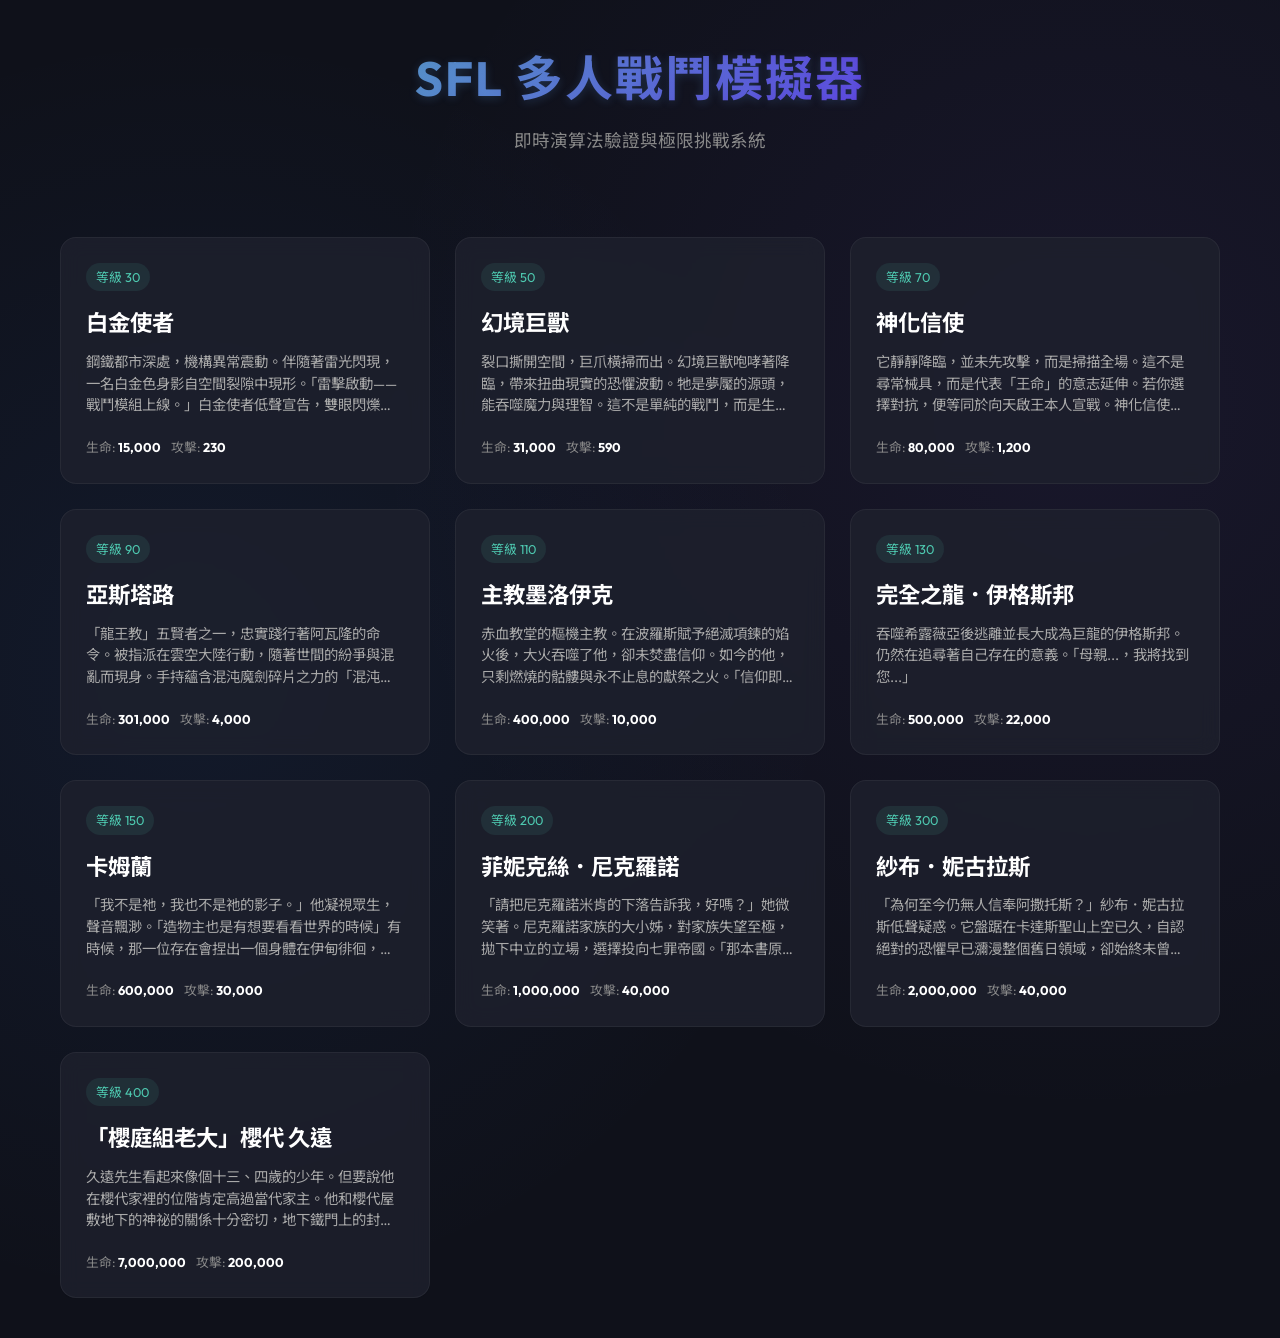
==== dungeon/index.html @ 2a9efa79 "init" ====
<!DOCTYPE html>
<html lang="zh-TW">

<head>
    <meta charset="UTF-8">
    <meta name="viewport" content="width=device-width, initial-scale=1.0">
    <title>模擬戰鬥 - SFL 多人戰鬥模擬器</title>
    <meta name="description" content="SFL 多人關卡模擬戰鬥系統">
    <link rel="preconnect" href="https://fonts.googleapis.com">
    <link rel="preconnect" href="https://fonts.gstatic.com" crossorigin>
    <link
        href="https://fonts.googleapis.com/css2?family=Outfit:wght@300;400;600;700&family=Noto+Sans+TC:wght@300;400;500;700&display=swap"
        rel="stylesheet">
    <link rel="stylesheet" href="../style.css">
    <style>
        :root {
            --primary-glow: rgba(78, 201, 176, 0.3);
            --accent-color: #4ec9b0;
            --bg-dark: #0f111a;
            --card-bg: rgba(30, 33, 45, 0.8);
        }

        body {
            font-family: 'Outfit', 'Noto Sans TC', sans-serif;
            background-color: var(--bg-dark);
            color: #e0e0e0;
            margin: 0;
            padding: 0;
            overflow-x: hidden;
        }

        .app-container {
            max-width: 1200px;
            margin: 0 auto;
            padding: 40px 20px;
        }

        .app-header {
            text-align: center;
            margin-bottom: 50px;
            animation: fadeInDown 0.8s ease-out;
        }

        .app-header h1 {
            font-size: 3rem;
            background: linear-gradient(135deg, #4ec9b0 0%, #6200ea 100%);
            -webkit-background-clip: text;
            -webkit-text-fill-color: transparent;
            margin-bottom: 10px;
            letter-spacing: 2px;
        }

        .app-header p {
            color: #888;
            font-size: 1.1rem;
        }

        /* 敵人選擇區 */
        #enemy-selection-grid {
            display: grid;
            grid-template-columns: repeat(auto-fill, minmax(280px, 1fr));
            gap: 25px;
            animation: fadeInUp 0.8s ease-out;
        }

        .enemy-card {
            background: var(--card-bg);
            border: 1px solid rgba(255, 255, 255, 0.05);
            border-radius: 16px;
            padding: 25px;
            transition: all 0.3s cubic-bezier(0.4, 0, 0.2, 1);
            cursor: pointer;
            position: relative;
            overflow: hidden;
            backdrop-filter: blur(10px);
        }

        .enemy-card:hover {
            transform: translateY(-8px);
            border-color: var(--accent-color);
            box-shadow: 0 10px 30px rgba(0, 0, 0, 0.5), 0 0 15px var(--primary-glow);
        }

        .enemy-card::before {
            content: '';
            position: absolute;
            top: 0;
            left: 0;
            width: 4px;
            height: 0;
            background: var(--accent-color);
            transition: height 0.3s ease;
        }

        .enemy-card:hover::before {
            height: 100%;
        }

        .enemy-card h3 {
            margin: 0 0 10px 0;
            color: #fff;
            font-size: 1.4rem;
        }

        .enemy-card .level-tag {
            font-size: 0.8rem;
            color: var(--accent-color);
            background: rgba(78, 201, 176, 0.1);
            padding: 4px 10px;
            border-radius: 20px;
            display: inline-block;
            margin-bottom: 15px;
        }

        .enemy-card .desc {
            font-size: 0.9rem;
            color: #aaa;
            line-height: 1.5;
            display: -webkit-box;
            -webkit-line-clamp: 3;
            -webkit-box-orient: vertical;
            overflow: hidden;
        }

        /* 挑戰詳情區 */
        #challenge-detail-view {
            display: none;
            animation: fadeIn 0.5s ease;
        }

        .detail-header {
            display: flex;
            align-items: center;
            gap: 20px;
            margin-bottom: 30px;
        }

        .back-btn {
            background: transparent;
            border: 1px solid #444;
            color: #ccc;
            padding: 8px 15px;
            border-radius: 8px;
            cursor: pointer;
            transition: all 0.2s;
        }

        .back-btn:hover {
            background: #222;
            color: #fff;
            border-color: #666;
        }

        .challenge-layout {
            display: grid;
            grid-template-columns: 350px 1fr;
            gap: 30px;
        }

        .config-panel {
            background: var(--card-bg);
            border-radius: 20px;
            padding: 30px;
            border: 1px solid rgba(255, 255, 255, 0.05);
            height: fit-content;
        }

        .config-group {
            margin-bottom: 25px;
        }

        .config-group label {
            display: block;
            color: #888;
            font-size: 0.9rem;
            margin-bottom: 10px;
        }

        .config-group input {
            width: 100%;
            padding: 12px;
            background: #0a0c12;
            border: 1px solid #333;
            border-radius: 8px;
            color: #fff;
            font-size: 1.1rem;
            box-sizing: border-box;
        }

        .btn {
            width: 100%;
            padding: 15px;
            border-radius: 10px;
            font-size: 1.1rem;
            font-weight: 600;
            cursor: pointer;
            border: none;
            transition: all 0.3s;
            margin-bottom: 15px;
        }

        .btn-primary {
            background: linear-gradient(135deg, #4ec9b0 0%, #2b927d 100%);
            color: #fff;
            box-shadow: 0 4px 15px rgba(78, 201, 176, 0.3);
        }

        .btn-primary:hover {
            transform: translateY(-2px);
            box-shadow: 0 6px 20px rgba(78, 201, 176, 0.5);
        }

        .btn-outline {
            background: transparent;
            border: 1px solid var(--accent-color);
            color: var(--accent-color);
        }

        .btn-outline:hover {
            background: rgba(78, 201, 176, 0.1);
        }

        .battle-log-area {
            background: #0a0c12;
            border-radius: 20px;
            border: 1px solid #1e212d;
            height: 600px;
            display: flex;
            flex-direction: column;
            overflow: hidden;
        }

        .log-header {
            padding: 15px 25px;
            background: #161922;
            border-bottom: 1px solid #222;
            display: flex;
            justify-content: space-between;
            align-items: center;
        }

        .log-content {
            flex: 1;
            padding: 25px;
            overflow-y: auto;
            font-family: 'Consolas', 'Monaco', monospace;
            font-size: 0.95rem;
            line-height: 1.6;
            color: #d4d4d4;
        }

        .log-entry {
            margin-bottom: 8px;
        }

        .log-success {
            color: #4ec9b0;
        }

        .log-fail {
            color: #f44747;
        }

        .log-info {
            color: #9cdcfe;
        }

        .log-player {
            color: #4ec9b0;
        }

        .log-enemy {
            color: #ffab91;
        }

        .log-round {
            color: #ce9178;
            font-weight: bold;
            border-top: 1px dashed #333;
            margin-top: 15px;
            padding-top: 5px;
        }

        @keyframes fadeInUp {
            from {
                opacity: 0;
                transform: translateY(30px);
            }

            to {
                opacity: 1;
                transform: translateY(0);
            }
        }

        @keyframes fadeInDown {
            from {
                opacity: 0;
                transform: translateY(-30px);
            }

            to {
                opacity: 1;
                transform: translateY(0);
            }
        }

        @keyframes fadeIn {
            from {
                opacity: 0;
            }

            to {
                opacity: 1;
            }
        }

        /* 滾動條美化 */
        ::-webkit-scrollbar {
            width: 8px;
        }

        ::-webkit-scrollbar-track {
            background: #0f111a;
        }

        ::-webkit-scrollbar-thumb {
            background: #333;
            border-radius: 4px;
        }

        ::-webkit-scrollbar-thumb:hover {
            background: #444;
        }
    </style>
</head>

<body>
    <div class="app-container">
        <header class="app-header">
            <h1>SFL 多人戰鬥模擬器</h1>
            <p>即時演算法驗證與極限挑戰系統</p>
        </header>

        <main>
            <!-- 敵人選擇視圖 -->
            <section id="enemy-selection-grid">
                <!-- 動態生成敵人卡片 -->
            </section>

            <!-- 挑戰詳情視圖 -->
            <section id="challenge-detail-view">
                <div class="detail-header">
                    <button class="back-btn" id="btn-back">← 返回列表</button>
                    <h2 id="view-enemy-name" style="margin:0; color:#fff; font-size:2rem;">敵人名稱</h2>
                </div>

                <div class="challenge-layout">
                    <!-- 左側配置 -->
                    <div class="config-panel">
                        <div class="config-group">
                            <label>重複挑戰次數 (1-1000)</label>
                            <input type="number" id="input-repeat-count" value="1" min="1" max="1000">
                        </div>

                        <button class="btn btn-outline" id="btn-single-test">單場測試 (顯示日誌)</button>
                        <button class="btn btn-primary" id="btn-start-challenge">開始連續挑戰</button>

                        <div id="quick-stats" style="margin-top:20px; padding-top:20px; border-top:1px solid #333;">
                            <div style="display:flex; justify-content:space-between; margin-bottom:10px;">
                                <span style="color:#888;">成功率</span>
                                <span id="stat-win-rate" style="color:#4ec9b0; font-weight:bold;">0%</span>
                            </div>
                            <div style="display:flex; justify-content:space-between;">
                                <span style="color:#888;">累計場次</span>
                                <span id="stat-total" style="color:#fff;">0</span>
                            </div>
                        </div>
                    </div>

                    <!-- 右側日誌 -->
                    <div class="battle-log-area">
                        <div class="log-header">
                            <span style="color:#888; font-size:0.9rem;">戰鬥實況戰報</span>
                            <button onclick="document.getElementById('log-display').innerHTML=''"
                                style="background:none; border:none; color:#555; cursor:pointer; font-size:0.8rem;">清除紀錄</button>
                        </div>
                        <div class="log-content" id="log-display">
                            <!-- 戰報顯示 -->
                            <div class="log-entry log-info">等待開始...</div>
                        </div>
                    </div>
                </div>
            </section>
        </main>
    </div>

    <!-- 基礎腳本 -->
    <script src="../fight/attribute.js"></script>
    <script src="../character/skill.js"></script>
    <script src="enemy/enemy.js"></script>
    <script src="dungeon.js"></script>
</body>

</html>
---- style.css ----
:root {
    /* Color Palette */
    --bg-main: #0f172a;
    --bg-card: #1e293b;
    --bg-input: #334155;
    
    --text-primary: #f8fafc;
    --text-secondary: #94a3b8;
    
    --accent-primary: #3b82f6;
    --accent-hover: #2563eb;
    --accent-glow: rgba(59, 130, 246, 0.5);
    
    --success: #10b981;
    --border-color: #334155;
    
    /* Effects */
    --shadow-md: 0 4px 6px -1px rgba(0, 0, 0, 0.1), 0 2px 4px -1px rgba(0, 0, 0, 0.06);
    --shadow-lg: 0 10px 15px -3px rgba(0, 0, 0, 0.1), 0 4px 6px -2px rgba(0, 0, 0, 0.05);
    --shadow-glow: 0 0 15px var(--accent-glow);
    
    /* Layout */
    --radius-md: 0.5rem;
    --radius-lg: 1rem;
    --transition: all 0.3s cubic-bezier(0.4, 0, 0.2, 1);
}

* {
    margin: 0;
    padding: 0;
    box-sizing: border-box;
}

body {
    font-family: 'Noto Sans TC', sans-serif;
    background-color: var(--bg-main);
    color: var(--text-primary);
    line-height: 1.6;
    min-height: 100vh;
    display: flex;
    justify-content: center;
    padding: 2rem 1rem;
    background-image: 
        radial-gradient(circle at 15% 50%, rgba(59, 130, 246, 0.08) 0%, transparent 50%),
        radial-gradient(circle at 85% 30%, rgba(139, 92, 246, 0.08) 0%, transparent 50%);
}

.app-container {
    width: 100%;
    max-width: 900px;
    display: flex;
    flex-direction: column;
    gap: 2rem;
}

/* Header & Tabs */
.app-header {
    text-align: center;
}

.app-header h1 {
    font-size: 2.5rem;
    font-weight: 700;
    margin-bottom: 1.5rem;
    background: linear-gradient(135deg, #60a5fa, #a78bfa);
    -webkit-background-clip: text;
    -webkit-text-fill-color: transparent;
    text-shadow: 0 2px 10px rgba(96, 165, 250, 0.2);
}

.tabs {
    display: flex;
    justify-content: center;
    gap: 1rem;
    background: var(--bg-card);
    padding: 0.5rem;
    border-radius: var(--radius-lg);
    box-shadow: var(--shadow-md);
    border: 1px solid var(--border-color);
}

.tab-btn {
    background: transparent;
    border: none;
    color: var(--text-secondary);
    padding: 0.75rem 2rem;
    font-size: 1rem;
    font-weight: 500;
    border-radius: var(--radius-md);
    cursor: pointer;
    transition: var(--transition);
    text-decoration: none;
    display: inline-flex;
    align-items: center;
    justify-content: center;
}

.tab-btn:hover {
    color: var(--text-primary);
    background: rgba(255, 255, 255, 0.05);
}

.tab-btn.active {
    color: #fff;
    background: var(--accent-primary);
    box-shadow: var(--shadow-glow);
}

/* Content Area */
.content-area {
    position: relative;
}

.tab-pane {
    display: none;
    animation: fadeIn 0.4s ease-in-out;
}

.tab-pane.active {
    display: block;
}

@keyframes fadeIn {
    from { opacity: 0; transform: translateY(10px); }
    to { opacity: 1; transform: translateY(0); }
}

/* Card Styles */
.card {
    background: var(--bg-card);
    border-radius: var(--radius-lg);
    padding: 2rem;
    box-shadow: var(--shadow-lg);
    border: 1px solid var(--border-color);
    position: relative;
    overflow: hidden;
}

.card::before {
    content: '';
    position: absolute;
    top: 0;
    left: 0;
    width: 100%;
    height: 4px;
    background: linear-gradient(90deg, #3b82f6, #8b5cf6);
}

.card-header {
    display: flex;
    justify-content: space-between;
    align-items: center;
    margin-bottom: 2rem;
    padding-bottom: 1rem;
    border-bottom: 1px solid var(--border-color);
}

.card-header h2 {
    font-size: 1.5rem;
    color: var(--text-primary);
    font-weight: 500;
}

/* Form Grid */
.stats-grid {
    display: grid;
    grid-template-columns: repeat(auto-fit, minmax(120px, 1fr));
    gap: 1rem;
}

.input-group {
    display: flex;
    flex-direction: column;
    gap: 0.5rem;
}

.input-group label {
    font-size: 0.85rem;
    color: var(--text-secondary);
    font-weight: 500;
    white-space: nowrap;
    overflow: hidden;
    text-overflow: ellipsis;
}

.input-group input,
.input-group select {
    background: var(--bg-input);
    border: 1px solid var(--border-color);
    color: var(--text-primary);
    padding: 0.5rem 0.75rem;
    border-radius: var(--radius-md);
    font-size: 0.9rem;
    transition: var(--transition);
    width: 100%;
    cursor: pointer;
}

.input-group input:focus,
.input-group select:focus {
    outline: none;
    border-color: var(--accent-primary);
    box-shadow: 0 0 0 3px rgba(59, 130, 246, 0.2);
}

.input-group select option {
    background: var(--bg-card);
    color: var(--text-primary);
}

.input-group input::placeholder {
    color: #64748b;
}

/* Buttons */
.btn {
    padding: 0.75rem 1.5rem;
    border-radius: var(--radius-md);
    font-size: 1rem;
    font-weight: 500;
    cursor: pointer;
    border: none;
    transition: var(--transition);
    display: inline-flex;
    align-items: center;
    justify-content: center;
}

.btn.primary {
    background: var(--accent-primary);
    color: white;
}

.btn.primary:hover:not(:disabled) {
    background: var(--accent-hover);
    box-shadow: var(--shadow-glow);
    transform: translateY(-2px);
}

.btn:disabled {
    opacity: 0.5;
    cursor: not-allowed;
    background: var(--bg-input);
    color: var(--text-secondary);
}

/* Toast Notification */
.toast {
    position: fixed;
    bottom: 2rem;
    right: 2rem;
    background: var(--success);
    color: white;
    padding: 1rem 2rem;
    border-radius: var(--radius-md);
    box-shadow: var(--shadow-lg);
    transform: translateY(100px);
    opacity: 0;
    transition: var(--transition);
    font-weight: 500;
    z-index: 1000;
}

.toast.show {
    transform: translateY(0);
    opacity: 1;
}

/* Battle Placeholder */
/* Dungeon Selection */
.dungeon-selector-grid {
    display: grid;
    grid-template-columns: repeat(3, 1fr);
    gap: 1rem;
    width: 100%;
    margin-bottom: 2rem;
}

.battle-placeholder {
    display: flex;
    flex-direction: column;
    align-items: center;
    text-align: center;
    padding: 1rem;
    gap: 1.5rem;
}

.icon-pulse {
    font-size: 4rem;
    animation: pulse 2s infinite;
}

@keyframes pulse {
    0% { transform: scale(1); }
    50% { transform: scale(1.1); }
    100% { transform: scale(1); }
}

.battle-placeholder h3 {
    font-size: 1.5rem;
    color: var(--text-primary);
}

.battle-placeholder p {
    color: var(--text-secondary);
    max-width: 400px;
}

.preview-stats {
    width: 100%;
    max-width: 500px;
    background: var(--bg-main);
    border: 1px solid var(--border-color);
    border-radius: var(--radius-md);
    padding: 1.5rem;
    text-align: left;
    margin-top: 1rem;
}

.preview-stats h4 {
    margin-bottom: 1rem;
    color: var(--text-secondary);
}

#stats-preview {
    font-family: monospace;
    color: var(--accent-primary);
    white-space: pre-wrap;
    font-size: 0.9rem;
}

/* Responsive */
@media (max-width: 640px) {
    .card-header {
        flex-direction: column;
        gap: 1rem;
        align-items: flex-start;
    }
    
    .stats-grid {
        grid-template-columns: 1fr;
    }
    
    .tabs {
        flex-direction: column;
    }
}
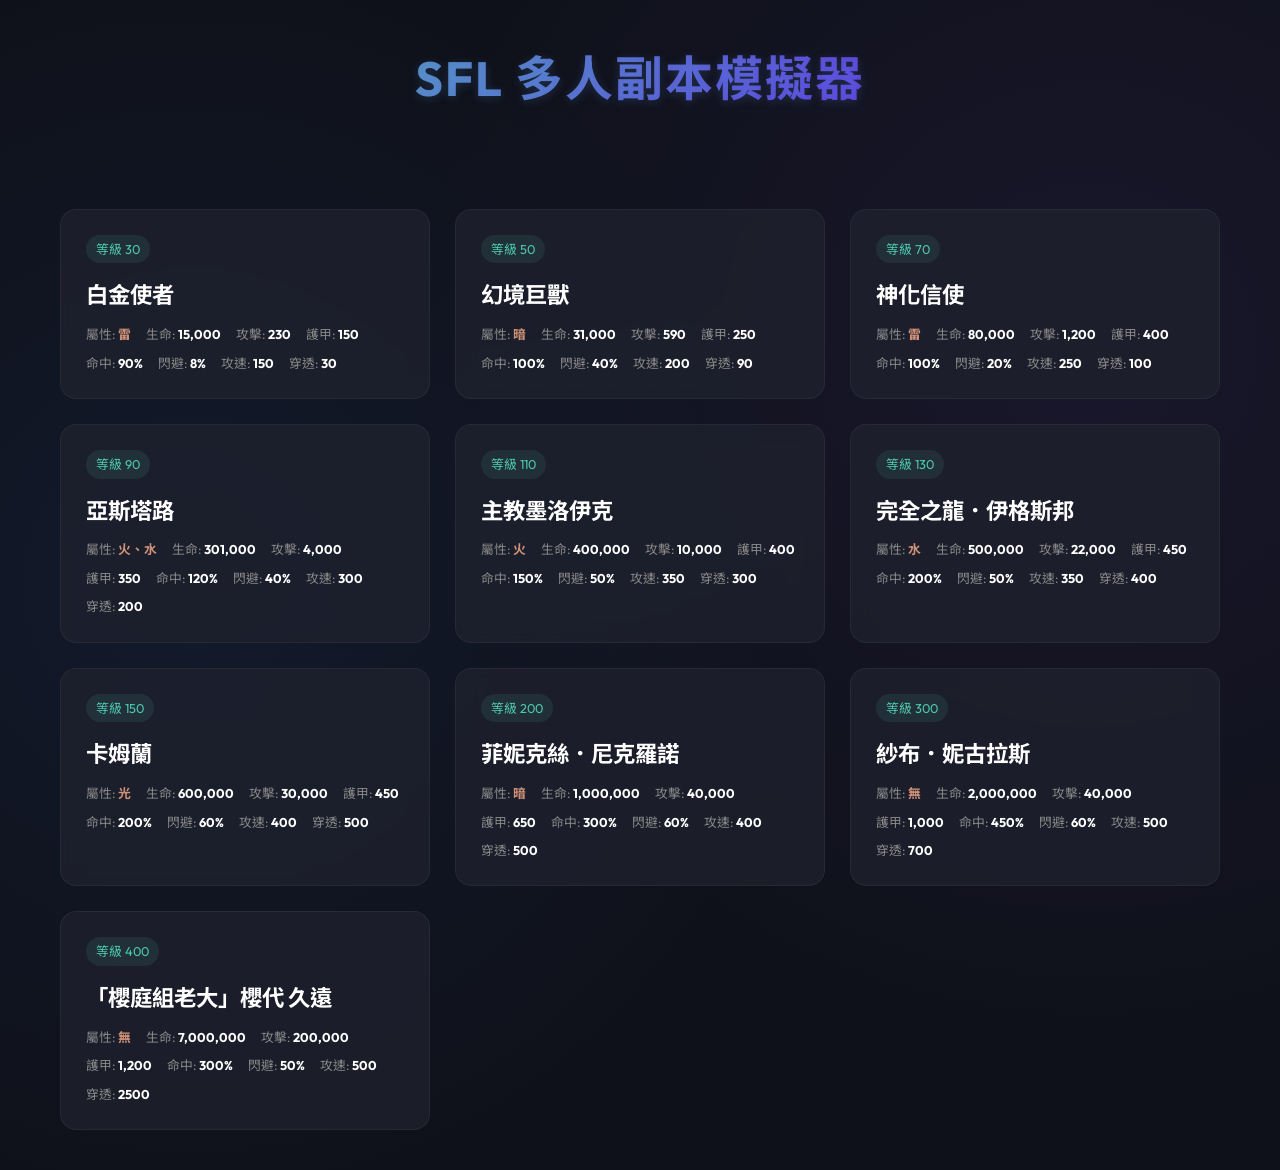
==== commit eaa618dc: "v 0.1 初版" ====
--- a/dungeon/index.html
+++ b/dungeon/index.html
@@ -4,7 +4,7 @@
 <head>
     <meta charset="UTF-8">
     <meta name="viewport" content="width=device-width, initial-scale=1.0">
-    <title>模擬戰鬥 - SFL 多人戰鬥模擬器</title>
+    <title>模擬戰鬥 - SFL 多人副本模擬器</title>
     <meta name="description" content="SFL 多人關卡模擬戰鬥系統">
     <link rel="preconnect" href="https://fonts.googleapis.com">
     <link rel="preconnect" href="https://fonts.gstatic.com" crossorigin>
@@ -338,8 +338,7 @@
 <body>
     <div class="app-container">
         <header class="app-header">
-            <h1>SFL 多人戰鬥模擬器</h1>
-            <p>即時演算法驗證與極限挑戰系統</p>
+            <h1>SFL 多人副本模擬器</h1>
         </header>
 
         <main>
